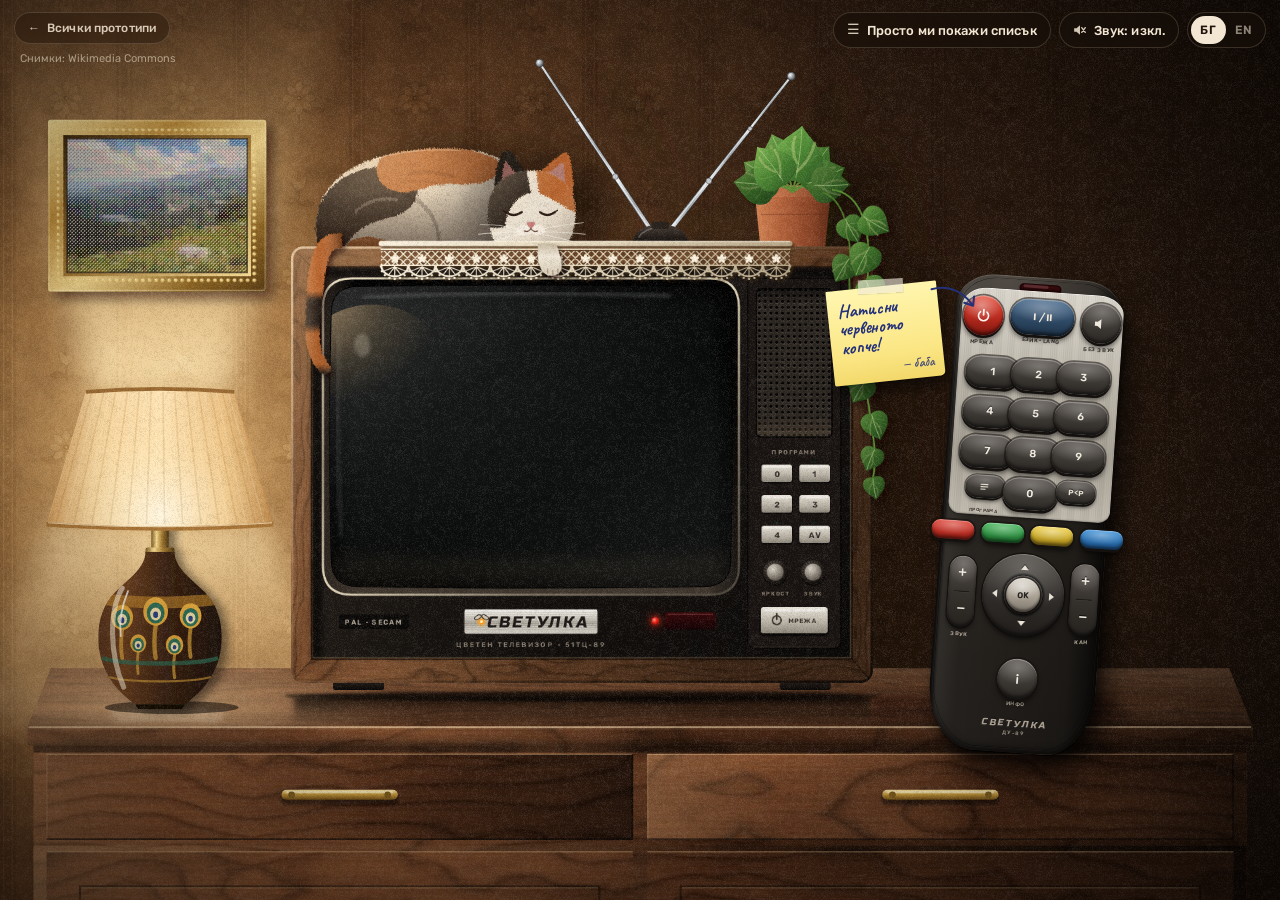
==== tv/index.html @ 65b1386e "Add seven interactive blog prototypes and hub page Four whole-site concepts (planet, gravity, endles" ====
<!doctype html>
<html lang="bg">
<head>
  <meta charset="utf-8">
  <link rel="icon" href="../favicon.ico">
  <meta name="viewport" content="width=device-width, initial-scale=1, viewport-fit=cover">
  <title>Бъркотия · Телевизорът</title>
  <meta name="description" content="Стар телевизор, дистанционно и котка. Блогът на една красива бъркотия.">
  <meta name="theme-color" content="#140d09">
  <link rel="preconnect" href="https://fonts.googleapis.com">
  <link rel="preconnect" href="https://fonts.gstatic.com" crossorigin>
  <link rel="stylesheet" href="https://fonts.googleapis.com/css2?family=Caveat:wght@600;700&family=Cormorant:ital,wght@0,500;0,600;1,500;1,600&family=Literata:ital,opsz,wght@0,7..72,400;0,7..72,600;1,7..72,400&family=Press+Start+2P&family=Rubik:ital,wght@0,400;0,500;0,600;0,700;1,500&family=Russo+One&family=Yeseva+One&display=swap">
  <link rel="stylesheet" href="style.css">
  <script src="../shared/content.js"></script>
  <script src="../shared/site.js"></script>
  <script src="https://cdn.jsdelivr.net/npm/gsap@3.12.5/dist/gsap.min.js"></script>
  <script type="module" src="js/main.js"></script>
</head>
<body>
  <div class="app is-booting" id="app">
    <h1 class="sr-only" id="siteTitle">Бъркотия</h1>
    <div class="boot" id="boot" aria-hidden="true"><span id="bootText"></span></div>

    <main class="room" id="room">
      <div class="camera" id="camera">
        <canvas class="wall-canvas" id="wallCanvas" aria-hidden="true"></canvas>
        <div class="stage" id="stage"></div>
      </div>
      <div class="lens" id="lens" aria-hidden="true"></div>
    </main>

    <header class="chrome" id="chrome">
      <div class="chrome-left">
        <a class="chip chip-ghost" href="../" id="protoLink">← <span data-blog="prototypes">Всички прототипи</span></a>
        <a class="credits" href="../shared/credits.html" data-blog="photoCredits" id="creditsLink">Снимки: Wikimedia Commons</a>
      </div>
      <nav class="chrome-right" aria-label="Бързи връзки" id="chromeNav">
        <a class="chip" href="#/list" id="listLink"><span class="chip-ico" aria-hidden="true">☰</span><span class="chip-long" data-blog="listView">Просто ми покажи списък</span><span class="chip-short" data-blog="listViewShort">Списък</span></a>
        <button class="chip chip-sound" type="button" id="soundChip" aria-pressed="false"><span class="chip-ico" aria-hidden="true"></span><span class="chip-sound-label">Звук: изкл.</span></button>
        <button class="chip chip-lang" type="button" id="langChip"><span class="lang-opt" data-l="bg">БГ</span><span class="lang-opt" data-l="en">EN</span></button>
      </nav>
    </header>

    <div class="dock" id="dock"></div>

    <div class="sr-only" aria-live="polite" id="live"></div>

    <section class="reader" id="reader" role="dialog" aria-labelledby="readerTitle" hidden>
      <div class="reader-scan" aria-hidden="true"></div>
      <div class="reader-bar">
        <span class="reader-osd" id="readerOsd"></span>
        <div class="reader-actions">
          <button class="rbtn rbtn-close" type="button" id="readerClose"><span aria-hidden="true">✕</span><span class="rbtn-label"></span></button>
        </div>
      </div>
      <div class="reader-scroll" id="readerScroll" tabindex="-1">
        <article class="reader-article" id="readerArticle"></article>
      </div>
    </section>

    <section class="viewer" id="viewer" role="dialog" aria-labelledby="viewerTitle" hidden>
      <div class="reader-scan" aria-hidden="true"></div>
      <div class="viewer-bar">
        <p class="viewer-title" id="viewerTitle"></p>
        <div class="reader-actions">
          <button class="rbtn rbtn-close" type="button" id="viewerClose"><span aria-hidden="true">✕</span><span class="rbtn-label"></span></button>
        </div>
      </div>
      <figure class="viewer-figure" id="viewerFigure">
        <div class="viewer-frame"><img id="viewerImg" alt="" decoding="async"></div>
        <figcaption class="viewer-cap" id="viewerCap"></figcaption>
        <a class="viewer-credits" href="../shared/credits.html" data-blog="photoCredits">Снимки: Wikimedia Commons</a>
      </figure>
      <button class="viewer-nav viewer-prev" type="button" id="viewerPrev"><span aria-hidden="true">◀</span></button>
      <button class="viewer-nav viewer-next" type="button" id="viewerNext"><span aria-hidden="true">▶</span></button>
    </section>

    <section class="guide" id="guide" role="dialog" aria-labelledby="guideTitle" hidden>
      <div class="guide-paper" id="guidePaper" tabindex="-1"></div>
    </section>
  </div>
</body>
</html>
---- tv/style.css ----
:root {
  --sat: env(safe-area-inset-top, 0px);
  --sab: env(safe-area-inset-bottom, 0px);
  --sal: env(safe-area-inset-left, 0px);
  --sar: env(safe-area-inset-right, 0px);
  --glow: 0, 0, 0;
  --glow-a: 0;
  --ink: #f3e7d3;
  --night: #120c08;
  --phosphor: #5dff7a;
  --focus: #ffcf7a;
  color-scheme: dark;
}

*,
*::before,
*::after {
  box-sizing: border-box;
}

html,
body {
  margin: 0;
  height: 100%;
  overflow: hidden;
  background: var(--night);
  color: var(--ink);
  font-family: Rubik, system-ui, sans-serif;
  -webkit-font-smoothing: antialiased;
  -webkit-tap-highlight-color: transparent;
}

button {
  font: inherit;
  color: inherit;
}

.sr-only {
  position: absolute !important;
  width: 1px;
  height: 1px;
  padding: 0;
  margin: -1px;
  overflow: hidden;
  clip: rect(0 0 0 0);
  white-space: nowrap;
  border: 0;
}

[hidden] {
  display: none !important;
}

.app {
  position: fixed;
  inset: 0;
  height: 100dvh;
  overflow: hidden;
}

/* ------------------------------------------------------------ boot */
.boot {
  position: fixed;
  inset: 0;
  display: grid;
  place-items: center;
  z-index: 100;
  background: var(--night);
  font: 14px/1 'Press Start 2P', monospace;
  color: #7a6a58;
  letter-spacing: 0.1em;
  transition: opacity 0.8s ease 0.1s, visibility 0s linear 0.9s;
}
.boot::before {
  content: '';
  width: 6px;
  height: 6px;
  border-radius: 50%;
  background: #ffe9c8;
  box-shadow: 0 0 18px 6px rgba(255, 210, 150, 0.6);
  margin-bottom: 18px;
  animation: bootdot 1.4s ease-in-out infinite;
  grid-area: 1 / 1;
  transform: translateY(-26px);
}
.boot span {
  grid-area: 1 / 1;
  transform: translateY(14px);
}
@keyframes bootdot {
  50% {
    opacity: 0.35;
  }
}
.app.is-ready .boot {
  opacity: 0;
  visibility: hidden;
}

/* ------------------------------------------------------------ room */
.room {
  position: absolute;
  inset: 0;
  overflow: hidden;
  background: #1a110b;
}
.camera {
  position: absolute;
  inset: 0;
  transform-origin: 0 0;
  will-change: transform;
}
.stage {
  position: absolute;
  left: 0;
  top: 0;
  width: 1760px;
  height: 1100px;
  transform-origin: 0 0;
}
.stage > * {
  position: absolute;
}
.wall-canvas {
  position: absolute;
  left: -28px;
  top: -28px;
  width: calc(100% + 56px);
  height: calc(100% + 56px);
}
.screenlight {
  left: -600px;
  top: -420px;
  width: 2660px;
  height: 1900px;
  background: radial-gradient(closest-side, rgba(var(--glow), 0.46), rgba(var(--glow), 0.2) 38%, rgba(var(--glow), 0.06) 70%, transparent);
  opacity: var(--glow-a);
  pointer-events: none;
}
.screenspill {
  left: 340px;
  top: 872px;
  width: 920px;
  height: 90px;
  background: radial-gradient(ellipse 50% 70% at 50% 0%, rgba(var(--glow), 0.55), rgba(var(--glow), 0.12) 60%, transparent 100%);
  opacity: var(--glow-a);
  pointer-events: none;
}
.antenna,
.lamp,
.plant,
.cabinet,
.doily,
.cat-tail,
.cat-paw,
.goblen,
.wall-dark,
.wall-warm {
  overflow: visible;
  pointer-events: none;
}

.cat-wrap {
  left: 410px;
  top: 74px;
  width: 420px;
  height: 220px;
  pointer-events: none;
}
.cat-wrap > div {
  position: absolute;
  inset: 0;
}
.cat {
  position: absolute;
  inset: 0;
  width: 100%;
  height: 100%;
  overflow: visible;
}
.cat-paw {
  left: 410px;
  top: 74px;
  width: 420px;
  height: 260px;
}
.cat-breath {
  transform-origin: 40% 96%;
  animation: breathe 4.6s ease-in-out infinite;
  will-change: transform;
}
.cat-headbob {
  animation: headbob 4.6s ease-in-out infinite;
  will-change: transform;
}
@keyframes breathe {
  0%,
  100% {
    transform: scale(1, 1);
  }
  45% {
    transform: scale(1.006, 1.03);
  }
}
@keyframes headbob {
  0%,
  100% {
    transform: translateY(0);
  }
  45% {
    transform: translateY(-2.2px);
  }
}
.cat-head .ear {
  transform-box: fill-box;
}
.cat-head .ear-r {
  transform-origin: 30% 95%;
}
.cat-head.twitch .ear-r {
  animation: twitch 0.5s ease-out;
}
@keyframes twitch {
  20% {
    transform: rotate(-14deg);
  }
  45% {
    transform: rotate(6deg);
  }
  70% {
    transform: rotate(-4deg);
  }
}
.cat-head .eye-open {
  transition: opacity 0.4s ease;
}
.cat-head.peek .eye-open {
  opacity: 1;
}
.cat-head.peek .eyes-closed path:nth-child(2) {
  opacity: 0;
}
.cat-hit {
  left: 440px;
  top: 112px;
  width: 360px;
  height: 160px;
  cursor: pointer;
  border-radius: 50% 50% 10% 10%;
}
.cat-bubble {
  left: 760px;
  top: 36px;
  padding: 6px 18px 8px;
  font: 700 34px/1 Caveat, cursive;
  color: #2b2a6e;
  background: #fffaf0;
  border-radius: 22px 22px 22px 4px;
  box-shadow: 0 6px 18px rgba(0, 0, 0, 0.35);
  white-space: nowrap;
  opacity: 0;
  transform: translateY(10px) scale(0.9);
  transform-origin: 0 100%;
  transition: opacity 0.25s ease, transform 0.35s cubic-bezier(0.2, 1.4, 0.4, 1);
  pointer-events: none;
}
.cat-bubble.show {
  opacity: 1;
  transform: none;
}

/* ------------------------------------------------------------ the TV */
.tv {
  left: 400px;
  top: 270px;
  width: 800px;
  height: 612px;
}
.tv > * {
  position: absolute;
}
.tv .screen {
  left: 50px;
  top: 50px;
  width: 560px;
  height: 420px;
  background: #0d100f;
  touch-action: none;
  cursor: pointer;
}
.tv-body,
.tv-glass {
  left: 0;
  top: 0;
  width: 800px;
  height: 612px;
  overflow: visible;
}
.tv-body {
  pointer-events: none;
}
.tv-body > * {
  pointer-events: visiblePainted;
}
.tv-glass {
  pointer-events: none;
  transition: opacity 0.8s ease;
}
.app.is-on .tv-glass {
  opacity: 0.5;
}
.app.is-zoomed .tv-glass {
  opacity: 0;
  transition-duration: 0.6s;
}
.screen-halo {
  left: 52px;
  top: 52px;
  width: 556px;
  height: 419px;
  border-radius: 40px;
  box-shadow: 0 0 26px 8px rgba(var(--glow), 0.3);
  opacity: var(--glow-a);
  pointer-events: none;
}
.preset,
.tv-power {
  cursor: pointer;
}
.preset .preset-cap,
.tv-power .tv-power-cap {
  transition: transform 0.08s;
}
.preset.is-down .preset-cap,
.tv-power.is-down .tv-power-cap {
  transform: translateY(1.6px);
}
.preset:hover .preset-cap,
.tv-power:hover .tv-power-cap {
  filter: brightness(1.08);
}
.knob-v {
  transform-box: fill-box;
  transform-origin: center;
  transition: transform 0.25s cubic-bezier(0.3, 1.4, 0.5, 1);
}
.led {
  border-radius: 50%;
  pointer-events: none;
}
.led-standby {
  left: 496px;
  top: 510px;
  width: 10px;
  height: 10px;
  background: radial-gradient(circle at 35% 35%, #ff8f7a, #e3170a 45%, #6d0702);
  box-shadow: 0 0 6px 2px rgba(255, 40, 20, 0.55), 0 0 18px 4px rgba(255, 40, 20, 0.25);
}
.led-standby.on {
  background: radial-gradient(circle at 35% 35%, #d8ffd4, #36e34a 45%, #0b5d14);
  box-shadow: 0 0 6px 2px rgba(60, 255, 90, 0.55), 0 0 18px 4px rgba(60, 255, 90, 0.2);
}
.led-standby.rx {
  animation: rx 0.22s steps(2) 1;
}
@keyframes rx {
  50% {
    filter: brightness(0.35);
  }
}
.led-preset {
  width: 8px;
  height: 4px;
  border-radius: 2px;
  background: #18211a;
  box-shadow: inset 0 1px 1px rgba(0, 0, 0, 0.7);
}
.led-preset.on {
  background: #8dff96;
  box-shadow: 0 0 5px 1px rgba(90, 255, 110, 0.7);
}
.tv.whack {
  animation: whack 0.42s cubic-bezier(0.3, 0.7, 0.4, 1);
}
@keyframes whack {
  15% {
    transform: translate(-5px, 1px) rotate(-0.5deg);
  }
  35% {
    transform: translate(4px, -1px) rotate(0.35deg);
  }
  60% {
    transform: translate(-2px, 0) rotate(-0.15deg);
  }
}

/* ------------------------------------------------------------ lens + grain */
.lens {
  /* one overlay for lens falloff + film grain */
  position: absolute;
  inset: 0;
  pointer-events: none;
  background-image: radial-gradient(ellipse 75% 70% at 50% 46%, transparent 55%, rgba(6, 3, 1, 0.5) 100%), var(--grain, none);
  background-size: 100% 100%, 256px 256px;
  transition: opacity 0.8s ease;
}
.app.is-zoomed .lens {
  opacity: 0;
}

/* ------------------------------------------------------------ chrome */
.chrome {
  position: fixed;
  z-index: 50;
  top: 0;
  left: 0;
  right: 0;
  padding: calc(var(--sat) + 12px) calc(var(--sar) + 14px) 0 calc(var(--sal) + 14px);
  display: flex;
  justify-content: space-between;
  align-items: flex-start;
  gap: 10px;
  pointer-events: none;
}
.chrome > * {
  pointer-events: auto;
}
.chrome-left {
  display: flex;
  flex-direction: column;
  gap: 6px;
  align-items: flex-start;
}
.chrome-right {
  display: flex;
  gap: 8px;
  align-items: center;
}
.chip {
  display: inline-flex;
  align-items: center;
  gap: 7px;
  min-height: 36px;
  padding: 0 13px;
  border-radius: 999px;
  border: 1px solid rgba(255, 228, 196, 0.16);
  background: rgba(22, 14, 9, 0.58);
  -webkit-backdrop-filter: blur(10px) saturate(1.2);
  backdrop-filter: blur(10px) saturate(1.2);
  color: var(--ink);
  font: 500 13px/1 Rubik, sans-serif;
  letter-spacing: 0.01em;
  text-decoration: none;
  cursor: pointer;
  transition: background 0.2s, border-color 0.2s, transform 0.15s;
}
.chip:hover {
  background: rgba(40, 26, 16, 0.78);
  border-color: rgba(255, 228, 196, 0.3);
}
.chip:active {
  transform: translateY(1px);
}
.chip:focus-visible,
.credits:focus-visible {
  outline: 2px solid var(--focus);
  outline-offset: 2px;
}
.chip-ghost {
  background: rgba(22, 14, 9, 0.35);
  font-size: 12px;
  min-height: 32px;
  color: rgba(243, 231, 211, 0.85);
  white-space: nowrap;
}
.credits {
  white-space: nowrap;
}
.chip-ico {
  font-size: 14px;
  opacity: 0.85;
}
.chip-short {
  display: none;
}
.credits {
  font: 400 11px/1.2 Rubik, sans-serif;
  color: rgba(243, 231, 211, 0.55);
  text-decoration: none;
  padding: 2px 6px;
  border-radius: 4px;
}
.app.is-zoomed .credits {
  visibility: hidden;
}
.r-credits,
.viewer-credits {
  display: block;
  margin-top: 2.2em;
  text-align: center;
  font: 400 12px/1.4 Rubik, sans-serif;
  color: #9a917f;
}
.r-credits a,
.viewer-credits a {
  color: inherit;
}
.viewer-credits {
  margin-top: 0;
}
.credits:hover {
  color: var(--ink);
  text-decoration: underline;
}
.chip-sound .chip-ico {
  width: 14px;
  height: 12px;
  position: relative;
  background: currentColor;
  -webkit-mask: url("data:image/svg+xml,%3Csvg xmlns='http://www.w3.org/2000/svg' viewBox='0 0 24 20'%3E%3Cpath d='M2 7h4l6-5v16l-6-5H2z'/%3E%3Cpath d='M15 6l6 8m0-8l-6 8' stroke='%23000' stroke-width='2.4' stroke-linecap='round'/%3E%3C/svg%3E") center / contain no-repeat;
  mask: url("data:image/svg+xml,%3Csvg xmlns='http://www.w3.org/2000/svg' viewBox='0 0 24 20'%3E%3Cpath d='M2 7h4l6-5v16l-6-5H2z'/%3E%3Cpath d='M15 6l6 8m0-8l-6 8' stroke='%23000' stroke-width='2.4' stroke-linecap='round'/%3E%3C/svg%3E") center / contain no-repeat;
}
.chip-sound.is-on .chip-ico {
  -webkit-mask-image: url("data:image/svg+xml,%3Csvg xmlns='http://www.w3.org/2000/svg' viewBox='0 0 24 20'%3E%3Cpath d='M2 7h4l6-5v16l-6-5H2z'/%3E%3Cpath d='M15.5 6.5a5 5 0 0 1 0 7M18.5 3.5a9 9 0 0 1 0 13' fill='none' stroke='%23000' stroke-width='2' stroke-linecap='round'/%3E%3C/svg%3E");
  mask-image: url("data:image/svg+xml,%3Csvg xmlns='http://www.w3.org/2000/svg' viewBox='0 0 24 20'%3E%3Cpath d='M2 7h4l6-5v16l-6-5H2z'/%3E%3Cpath d='M15.5 6.5a5 5 0 0 1 0 7M18.5 3.5a9 9 0 0 1 0 13' fill='none' stroke='%23000' stroke-width='2' stroke-linecap='round'/%3E%3C/svg%3E");
}
.chip-sound.is-on {
  border-color: rgba(93, 255, 122, 0.35);
}
.chip-lang {
  padding: 3px;
  gap: 0;
}
.lang-opt {
  padding: 8px 9px;
  border-radius: 999px;
  font-weight: 600;
  font-size: 12px;
  letter-spacing: 0.06em;
  color: rgba(243, 231, 211, 0.55);
  transition: background 0.25s, color 0.25s;
}
.lang-opt.is-active {
  background: #f3e7d3;
  color: #20150d;
}

/* ------------------------------------------------------------ dock + remote */
.dock {
  position: fixed;
  z-index: 40;
  --rs: 1;
  font-size: calc(10px * var(--rs));
}
.remote {
  position: relative;
  width: 22.4em;
  padding: 3em 1.1em 2.2em;
  border-radius: 5.2em 5.2em 6.4em 6.4em / 4.4em 4.4em 9em 9em;
  user-select: none;
  -webkit-user-select: none;
  touch-action: manipulation;
  transform: rotate(4deg);
  transform-origin: 50% 40%;
}
.r-shell {
  position: absolute;
  inset: 0;
  border-radius: inherit;
  background:
    radial-gradient(120% 50% at 30% 0%, rgba(255, 240, 220, 0.12), transparent 60%),
    linear-gradient(90deg, rgba(0, 0, 0, 0.62) 0, rgba(255, 255, 255, 0.07) 4%, rgba(255, 255, 255, 0.02) 16%, transparent 48%, rgba(0, 0, 0, 0.16) 82%, rgba(0, 0, 0, 0.7) 100%),
    linear-gradient(180deg, #37322d 0%, #28241f 40%, #1e1b18 100%);
  box-shadow:
    inset 0 0.14em 0.1em rgba(255, 245, 230, 0.18),
    inset 0 -0.5em 1em rgba(0, 0, 0, 0.6),
    0 0.16em 0.1em rgba(0, 0, 0, 0.65),
    1.6em 2.8em 3.4em rgba(0, 0, 0, 0.6),
    0.5em 1em 1.3em rgba(0, 0, 0, 0.4);
}
.r-shell::after {
  /* parting line of the moulding */
  content: '';
  position: absolute;
  inset: 0.45em;
  border-radius: inherit;
  box-shadow: inset 0 0 0 0.06em rgba(0, 0, 0, 0.55), 0 0 0 0.06em rgba(255, 255, 255, 0.04);
}
.r-glow {
  position: absolute;
  inset: 0;
  border-radius: inherit;
  pointer-events: none;
  background: linear-gradient(100deg, rgba(var(--glow), 0.2), rgba(var(--glow), 0.04) 38%, transparent 60%);
  opacity: var(--glow-a);
}
.app.is-portrait .r-glow {
  background: linear-gradient(180deg, rgba(var(--glow), 0.18), rgba(var(--glow), 0.03) 30%, transparent 55%);
}
.r-ir {
  position: absolute;
  top: 1em;
  left: 50%;
  width: 5.6em;
  height: 1.2em;
  margin-left: -2.8em;
  border-radius: 0.6em;
  background: linear-gradient(180deg, #4d1013, #1c0405 70%, #2a0709);
  box-shadow: inset 0 0.12em 0.25em rgba(0, 0, 0, 0.9), 0 0.06em 0 rgba(255, 255, 255, 0.12);
  overflow: hidden;
}
.r-ir::after {
  content: '';
  position: absolute;
  left: 8%;
  right: 30%;
  top: 12%;
  height: 28%;
  border-radius: 1em;
  background: rgba(255, 190, 190, 0.18);
}
.r-ir i {
  position: absolute;
  left: 50%;
  top: 50%;
  width: 1.2em;
  height: 1.2em;
  margin: -0.6em;
  border-radius: 50%;
  background: radial-gradient(circle, rgba(255, 120, 200, 0.95), rgba(170, 60, 255, 0.4) 50%, transparent 70%);
  opacity: 0;
}
.r-ir.tx i {
  animation: tx 0.26s steps(3) 1;
}
@keyframes tx {
  0%,
  66% {
    opacity: 1;
  }
  33% {
    opacity: 0.4;
  }
  100% {
    opacity: 0;
  }
}

.r-face {
  position: relative;
  display: grid;
  grid-template-columns: repeat(3, 1fr);
  column-gap: 0.9em;
  row-gap: 1.45em;
  justify-items: center;
}
.r-face::before {
  /* brushed aluminium plate behind the top keys and the number pad */
  content: '';
  grid-row: 1 / 3;
  grid-column: 1 / -1;
  justify-self: stretch;
  align-self: stretch;
  margin: -1.15em -0.35em -1em;
  border-radius: 3.4em 3.4em 1.6em 1.6em / 2.6em 2.6em 1.6em 1.6em;
  background:
    repeating-linear-gradient(90deg, rgba(255, 255, 255, 0.07) 0 0.08em, rgba(0, 0, 0, 0.04) 0.08em 0.17em, rgba(255, 255, 255, 0) 0.17em 0.29em),
    linear-gradient(180deg, #d9d4ca 0%, #b9b3a7 40%, #a49e92 70%, #bdb7ab 100%);
  box-shadow: inset 0 0.08em 0.06em rgba(255, 255, 255, 0.85), inset 0 -0.1em 0.2em rgba(0, 0, 0, 0.35), 0 0.1em 0.25em rgba(0, 0, 0, 0.5);
}
.r-cell {
  display: flex;
  flex-direction: column;
  align-items: center;
  gap: 0.5em;
  position: relative;
  z-index: 1;
}
.r-power {
  grid-row: 1;
  grid-column: 1;
}
.r-lang {
  grid-row: 1;
  grid-column: 2;
}
.r-mute {
  grid-row: 1;
  grid-column: 3;
}
.r-info {
  grid-row: 5;
  grid-column: 2;
}
.r-digits {
  grid-row: 2;
  grid-column: 1 / -1;
  display: grid;
  grid-template-columns: repeat(3, 5em);
  gap: 1em 1.15em;
  z-index: 1;
}
.r-color {
  grid-row: 3;
  grid-column: 1 / -1;
  display: flex;
  gap: 0.9em;
  justify-content: center;
  padding-top: 0.6em;
}
.r-nav {
  grid-row: 4;
  grid-column: 1 / -1;
  display: flex;
  align-items: center;
  gap: 0.9em;
}
.r-brand {
  grid-row: 6;
  grid-column: 1 / -1;
  display: flex;
  flex-direction: column;
  align-items: center;
  gap: 0.25em;
  margin-top: 0.2em;
  color: #8f8678;
}
.r-brand b {
  font: 400 1.25em/1 'Russo One', sans-serif;
  letter-spacing: 0.22em;
  transform: skewX(-10deg);
  color: #a99f90;
  text-shadow: 0 -0.06em 0 rgba(0, 0, 0, 0.8), 0 0.06em 0 rgba(255, 255, 255, 0.08);
}
.r-brand small {
  font: 600 0.7em/1 Rubik;
  letter-spacing: 0.3em;
}

.print {
  font: 600 0.74em/1 Rubik, sans-serif;
  letter-spacing: 0.1em;
  text-transform: uppercase;
  color: #3a342e;
  white-space: nowrap;
  text-shadow: 0 0.06em 0 rgba(255, 255, 255, 0.4);
}
.print-lang {
  letter-spacing: 0.06em;
}
.print-mini {
  position: absolute;
  top: calc(100% + 0.35em);
  font-size: 0.62em;
}
.r-nav .print,
.r-info .print {
  color: #b2a999;
  text-shadow: 0 -0.06em 0 rgba(0, 0, 0, 0.7);
}

/* rubber keys */
.key {
  position: relative;
  appearance: none;
  border: 0;
  padding: 0;
  margin: 0;
  display: grid;
  place-items: center;
  cursor: pointer;
  color: #efe9de;
  font: 600 1.45em/1 Rubik, sans-serif;
  background:
    radial-gradient(80% 60% at 50% 22%, rgba(255, 255, 255, 0.24), rgba(255, 255, 255, 0) 70%),
    linear-gradient(180deg, #5b5550 0%, #3d3934 55%, #2b2825 100%);
  box-shadow:
    0 0 0 0.16em rgba(20, 16, 13, 0.55),
    inset 0 0.1em 0.06em rgba(255, 255, 255, 0.28),
    inset 0 -0.28em 0.3em rgba(0, 0, 0, 0.5),
    0 0.24em 0 #151210,
    0 0.42em 0.5em rgba(0, 0, 0, 0.55);
  transition: transform 0.06s ease-out, box-shadow 0.06s ease-out, filter 0.18s;
  text-shadow: 0 -0.05em 0 rgba(0, 0, 0, 0.6);
  touch-action: manipulation;
}
.key svg {
  width: 1.05em;
  height: 1.05em;
  fill: currentColor;
  stroke: currentColor;
  overflow: visible;
}
.key:hover {
  filter: brightness(1.1);
}
.key.is-down,
.key:active {
  transform: translateY(0.2em);
  box-shadow:
    0 0 0 0.16em rgba(20, 16, 13, 0.55),
    inset 0 0.08em 0.06em rgba(255, 255, 255, 0.18),
    inset 0 -0.12em 0.2em rgba(0, 0, 0, 0.5),
    0 0.04em 0 #151210,
    0 0.12em 0.2em rgba(0, 0, 0, 0.6);
  filter: brightness(0.9);
}
.key:focus-visible,
.rk:focus-visible,
.dp:focus-visible {
  outline: 0.22em solid var(--focus);
  outline-offset: 0.3em;
}
.key-digit {
  width: 5em;
  height: 3em;
  border-radius: 1.5em / 1.3em;
}
.key-alt {
  font-size: 1.05em;
  letter-spacing: 0.04em;
  color: #e6dfd2;
}
.key-alt svg {
  width: 1.5em;
  height: 1.5em;
}
.key-pp {
  font: 700 1.05em/1 Rubik;
}
.key-round {
  width: 3.7em;
  height: 3.7em;
  border-radius: 50%;
}
.key-power {
  color: #fff3ee;
  background:
    radial-gradient(70% 55% at 45% 25%, rgba(255, 255, 255, 0.4), rgba(255, 255, 255, 0) 70%),
    linear-gradient(180deg, #e3523f 0%, #b72a1e 55%, #7c160f 100%);
}
.key-power svg {
  width: 1.5em;
  height: 1.5em;
  fill: none;
}
.key-mute svg {
  width: 1.55em;
  height: 1.55em;
}
.key-mute .mute-x {
  stroke: #ff7a66;
}
.remote:not(.is-muted) .key-mute .mute-x {
  display: none;
}
.key-info svg {
  width: 1.5em;
  height: 1.5em;
}
.key-lang {
  width: 6em;
  height: 3.3em;
  border-radius: 1.65em;
  background:
    radial-gradient(80% 60% at 50% 22%, rgba(255, 255, 255, 0.3), rgba(255, 255, 255, 0) 70%),
    linear-gradient(180deg, #4c6d8f 0%, #2f4a66 55%, #1e3247 100%);
}
.key-lang svg {
  width: 2.6em;
  height: 1.45em;
  font-family: Rubik, sans-serif;
}
.key-color {
  width: 4em;
  height: 1.7em;
  border-radius: 0.85em;
}
.key-red {
  background: radial-gradient(80% 70% at 50% 25%, rgba(255, 255, 255, 0.35), transparent 70%), linear-gradient(#e2473a, #9c1f16);
}
.key-green {
  background: radial-gradient(80% 70% at 50% 25%, rgba(255, 255, 255, 0.35), transparent 70%), linear-gradient(#45b85b, #1f6f2f);
}
.key-yellow {
  background: radial-gradient(80% 70% at 50% 25%, rgba(255, 255, 255, 0.45), transparent 70%), linear-gradient(#f0cf3c, #a4851a);
}
.key-blue {
  background: radial-gradient(80% 70% at 50% 25%, rgba(255, 255, 255, 0.35), transparent 70%), linear-gradient(#3f93db, #1b528a);
}

/* d-pad: one rubber ring that tilts, four hit zones, OK in the middle */
.dpad {
  position: relative;
  width: 11em;
  height: 11em;
  flex: none;
  perspective: 30em;
}
.dpad-ring {
  position: absolute;
  inset: 0;
  border-radius: 50%;
  background:
    radial-gradient(circle at 50% 50%, transparent 2.6em, rgba(0, 0, 0, 0.6) 2.65em, rgba(0, 0, 0, 0.2) 2.9em, transparent 3.05em),
    radial-gradient(90% 70% at 50% 18%, rgba(255, 255, 255, 0.2), transparent 70%),
    linear-gradient(180deg, #4d4843, #2d2a27 60%, #211e1c);
  box-shadow:
    0 0 0 0.18em rgba(14, 11, 9, 0.7),
    inset 0 0.12em 0.08em rgba(255, 255, 255, 0.22),
    inset 0 -0.35em 0.5em rgba(0, 0, 0, 0.5),
    0 0.3em 0 #121010,
    0 0.55em 0.7em rgba(0, 0, 0, 0.55);
  transition: transform 0.08s ease-out;
}
.dpad[data-tilt='up'] .dpad-ring {
  transform: rotateX(9deg);
}
.dpad[data-tilt='down'] .dpad-ring {
  transform: rotateX(-9deg);
}
.dpad[data-tilt='left'] .dpad-ring {
  transform: rotateY(-9deg);
}
.dpad[data-tilt='right'] .dpad-ring {
  transform: rotateY(9deg);
}
.dp {
  position: absolute;
  appearance: none;
  border: 0;
  background: transparent;
  cursor: pointer;
  padding: 0;
  display: grid;
  place-items: center;
  border-radius: 1em;
}
.dp span {
  width: 0;
  height: 0;
  border: 0.62em solid transparent;
  filter: drop-shadow(0 -0.05em 0 rgba(0, 0, 0, 0.7));
}
.dp-up {
  left: 3.3em;
  top: 0.2em;
  width: 4.4em;
  height: 3em;
}
.dp-up span {
  border-bottom: 0.8em solid #e9e2d6;
  border-top-width: 0;
}
.dp-down {
  left: 3.3em;
  bottom: 0.2em;
  width: 4.4em;
  height: 3em;
}
.dp-down span {
  border-top: 0.8em solid #e9e2d6;
  border-bottom-width: 0;
}
.dp-left {
  top: 3.3em;
  left: 0.2em;
  width: 3em;
  height: 4.4em;
}
.dp-left span {
  border-right: 0.8em solid #e9e2d6;
  border-left-width: 0;
}
.dp-right {
  top: 3.3em;
  right: 0.2em;
  width: 3em;
  height: 4.4em;
}
.dp-right span {
  border-left: 0.8em solid #e9e2d6;
  border-right-width: 0;
}
.dp:active span,
.dp.is-down span {
  filter: brightness(0.75);
}
.key-ok {
  position: absolute;
  left: 50%;
  top: 50%;
  width: 4.6em;
  height: 4.6em;
  margin: -2.3em 0 0 -2.3em;
  border-radius: 50%;
  font: 700 1.25em/1 Rubik;
  font-size: 1.15em;
  width: 4em;
  height: 4em;
  margin: -2em 0 0 -2em;
  background:
    radial-gradient(70% 55% at 45% 25%, rgba(255, 255, 255, 0.5), rgba(255, 255, 255, 0) 70%),
    linear-gradient(180deg, #d6cfc3 0%, #a39b8e 60%, #7d766b 100%);
  color: #2a2420;
  text-shadow: 0 0.05em 0 rgba(255, 255, 255, 0.5);
}

/* rockers: one piece, two zones */
.rocker {
  position: relative;
  width: 3.7em;
  height: 9.6em;
  flex: none;
  perspective: 20em;
  display: flex;
  flex-direction: column;
}
.rocker-body {
  position: absolute;
  inset: 0;
  border-radius: 1.85em;
  background:
    radial-gradient(90% 40% at 50% 12%, rgba(255, 255, 255, 0.22), transparent 70%),
    linear-gradient(180deg, #57514b, #36322e 50%, #26231f);
  box-shadow:
    0 0 0 0.16em rgba(14, 11, 9, 0.7),
    inset 0 0.1em 0.06em rgba(255, 255, 255, 0.25),
    inset 0 -0.3em 0.4em rgba(0, 0, 0, 0.5),
    0 0.26em 0 #121010,
    0 0.45em 0.6em rgba(0, 0, 0, 0.55);
  transition: transform 0.08s ease-out;
}
.rocker-body::after {
  content: '';
  position: absolute;
  left: 22%;
  right: 22%;
  top: 50%;
  height: 0.12em;
  background: rgba(0, 0, 0, 0.5);
  box-shadow: 0 0.08em 0 rgba(255, 255, 255, 0.08);
}
.rocker[data-tilt='up'] .rocker-body {
  transform: rotateX(10deg) translateY(0.05em);
}
.rocker[data-tilt='down'] .rocker-body {
  transform: rotateX(-10deg) translateY(0.05em);
}
.rk {
  position: relative;
  flex: 1;
  appearance: none;
  border: 0;
  background: transparent;
  color: #efe9de;
  font: 600 1.9em/1 Rubik;
  cursor: pointer;
  border-radius: 1.85em;
  text-shadow: 0 -0.05em 0 rgba(0, 0, 0, 0.7);
}
.rk:active span,
.rk.is-down span {
  opacity: 0.7;
}
.rocker .print {
  position: absolute;
  top: calc(100% + 0.9em);
  left: 50%;
  transform: translateX(-50%);
}
.r-nav {
  padding-bottom: 1.6em;
}

/* sticky note from grandma */
.note {
  position: absolute;
  right: calc(100% + 0.6em);
  top: 1.2em;
  width: 15em;
  padding: 1.6em 1.3em 1.2em;
  background: linear-gradient(178deg, #fff6b0 0%, #fbe684 70%, #f2d769 100%);
  color: #23307a;
  box-shadow: 0 0.2em 0.2em rgba(0, 0, 0, 0.25), 0.6em 1.4em 1.8em rgba(0, 0, 0, 0.45);
  transform: rotate(-6deg);
  border-radius: 0.15em 0.15em 0.6em 0.2em;
  pointer-events: none;
}
.note-tape {
  position: absolute;
  top: -0.9em;
  left: 50%;
  width: 6em;
  height: 1.9em;
  margin-left: -3em;
  background: rgba(240, 235, 220, 0.62);
  transform: rotate(3deg);
  box-shadow: 0 0.05em 0.15em rgba(0, 0, 0, 0.2);
}
.note-text {
  display: block;
  font: 700 2.5em/1 Caveat, cursive;
}
.note-sig {
  display: block;
  margin-top: 0.3em;
  text-align: right;
  font: 600 1.9em/1 Caveat, cursive;
  opacity: 0.85;
}
.note-arrow {
  position: absolute;
  right: -5.8em;
  top: 0.4em;
  width: 7em;
  height: 4.4em;
  stroke: #23307a;
}
.key-power::after {
  content: '';
  position: absolute;
  inset: -0.35em;
  border-radius: 50%;
  box-shadow: 0 0 1.2em 0.45em rgba(255, 90, 60, 0.55);
  opacity: 0;
  pointer-events: none;
}
.app:not(.is-on) .key-power::after {
  animation: beckon 2.4s ease-in-out infinite;
}
@keyframes beckon {
  50% {
    opacity: 1;
  }
}

/* ---------- wide remote for phones and tablets: keypad beside the d-pad */
.app.is-portrait .dock {
  bottom: 0;
}
.remote.is-wide {
  width: 100%;
  padding: 2.7em 1.1em calc(1.9em + var(--sab) / var(--rs));
  border-radius: 5em 5em 0 0 / 3.2em 3.2em 0 0;
  transform: none;
}
.remote.is-wide .r-face {
  grid-template-columns: repeat(4, 1fr);
  column-gap: 0.6em;
  row-gap: 1.15em;
}
.remote.is-wide .r-face::before {
  grid-row: 1 / 3;
  margin: -1.05em -0.45em -0.8em;
  border-radius: 3em 3em 1.4em 1.4em / 2.2em 2.2em 1.4em 1.4em;
}
.remote.is-wide .r-info {
  grid-row: 1;
  grid-column: 4;
}
.remote.is-wide .r-digits {
  grid-row: 2;
  grid-column: 1 / 3;
  grid-template-columns: repeat(3, 1fr);
  width: 100%;
  gap: 0.75em 0.55em;
  align-self: center;
  justify-self: start;
}
.remote.is-wide .r-nav {
  grid-row: 2;
  grid-column: 3 / 5;
  align-self: center;
  justify-self: end;
  gap: 0.55em;
  padding-bottom: 1.4em;
}
.remote.is-wide .r-color {
  grid-row: 3;
  padding-top: 0.1em;
  gap: 1.3em;
}
.remote.is-wide .key-digit {
  width: 100%;
  height: 2.9em;
}
.remote.is-wide .print-mini {
  display: none;
}
.remote.is-wide .key-color {
  width: 5.4em;
  height: 1.6em;
}
.remote.is-wide .r-brand {
  display: none;
}
.remote.is-wide .r-nav .print,
.remote.is-wide .r-info .print {
  color: #3a342e;
  text-shadow: 0 0.06em 0 rgba(255, 255, 255, 0.4);
}
.remote.is-wide .key-round {
  width: 3.3em;
  height: 3.3em;
}
.remote.is-wide .key-lang {
  width: 5.4em;
  height: 3.3em;
}
.remote.is-wide .dpad {
  width: 9em;
  height: 9em;
}
.remote.is-wide .dp-up,
.remote.is-wide .dp-down {
  left: 2.6em;
  width: 3.8em;
  height: 2.5em;
}
.remote.is-wide .dp-left,
.remote.is-wide .dp-right {
  top: 2.6em;
  width: 2.5em;
  height: 3.8em;
}
.remote.is-wide .key-ok {
  width: 3.4em;
  height: 3.4em;
  margin: -1.7em 0 0 -1.7em;
}
.remote.is-wide .dpad-ring {
  background:
    radial-gradient(circle at 50% 50%, transparent 2.2em, rgba(0, 0, 0, 0.6) 2.25em, rgba(0, 0, 0, 0.2) 2.45em, transparent 2.6em),
    radial-gradient(90% 70% at 50% 18%, rgba(255, 255, 255, 0.2), transparent 70%),
    linear-gradient(180deg, #4d4843, #2d2a27 60%, #211e1c);
}
.remote.is-wide .rocker {
  width: 3.1em;
  height: 8.2em;
}
.remote.is-wide .rocker .print {
  top: calc(100% + 0.7em);
}
.app.is-portrait .note {
  right: auto;
  left: 0.6em;
  top: auto;
  bottom: calc(100% - 1.4em);
  width: 11.5em;
  padding: 1.1em 0.9em 0.8em;
  font-size: 0.78em;
  transform: rotate(-5deg);
}
.app.is-portrait .note-text {
  font-size: 2.3em;
}
.app.is-portrait .note-sig {
  font-size: 1.7em;
}
.app.is-portrait .note-arrow {
  right: auto;
  left: 1.2em;
  top: auto;
  bottom: -4.6em;
  width: 5.5em;
  height: 3.6em;
  transform: rotate(112deg) scaleY(-1);
}

/* ------------------------------------------------------------ reader */
.reader,
.viewer {
  position: fixed;
  inset: 0;
  z-index: 30;
  color: #ebe4d5;
  background:
    radial-gradient(ellipse 90% 80% at 50% 40%, #171b19 0%, #111412 60%, #0b0d0c 100%);
  opacity: 0;
  visibility: hidden;
}
.reader-scan {
  position: absolute;
  inset: 0;
  pointer-events: none;
  z-index: 3;
  background:
    repeating-linear-gradient(180deg, rgba(255, 255, 255, 0) 0 2px, rgba(0, 0, 0, 0.16) 2px 3px),
    radial-gradient(ellipse 100% 90% at 50% 50%, transparent 70%, rgba(0, 0, 0, 0.45) 100%);
  opacity: 0.35;
}
.reader-bar,
.viewer-bar {
  position: absolute;
  z-index: 4;
  left: 0;
  right: 0;
  top: 0;
  padding: calc(var(--sat) + 60px) calc(var(--sar) + 16px) 14px calc(var(--sal) + 16px);
  display: flex;
  align-items: center;
  justify-content: space-between;
  gap: 12px;
  background: linear-gradient(180deg, rgba(14, 17, 16, 0.97) 0%, rgba(14, 17, 16, 0.92) 70%, rgba(14, 17, 16, 0));
  pointer-events: none;
}
.reader-bar > *,
.viewer-bar > * {
  pointer-events: auto;
}
.reader-osd {
  font: 11px/1 'Press Start 2P', monospace;
  color: var(--phosphor);
  text-shadow: 0 0 8px rgba(93, 255, 122, 0.5);
  letter-spacing: 0.04em;
  order: 2;
}
.reader-actions {
  display: flex;
  gap: 8px;
  order: 1;
}
.rbtn {
  display: inline-flex;
  align-items: center;
  gap: 8px;
  min-height: 40px;
  padding: 0 16px 0 13px;
  border-radius: 999px;
  border: 1px solid rgba(235, 228, 213, 0.22);
  background: rgba(235, 228, 213, 0.06);
  color: #ebe4d5;
  font: 500 14px/1 Rubik, sans-serif;
  cursor: pointer;
  transition: background 0.2s, border-color 0.2s;
}
.rbtn:hover {
  background: rgba(235, 228, 213, 0.13);
  border-color: rgba(235, 228, 213, 0.4);
}
.rbtn:focus-visible {
  outline: 2px solid var(--focus);
  outline-offset: 2px;
}
.reader-scroll {
  position: absolute;
  inset: 0;
  overflow-y: auto;
  overscroll-behavior: contain;
  -webkit-overflow-scrolling: touch;
  padding: calc(var(--sat) + 130px) 0 calc(var(--sab) + 80px);
  outline: none;
}
.reader {
  --acc: #e7b765;
}
.reader[data-type='opinion'] {
  --acc: #ff8371;
}
.reader[data-type='about'] {
  --acc: #86d8ff;
}
.reader-article {
  max-width: 66ch;
  margin: 0 auto;
  padding: 0 24px;
  font: 400 20px/1.72 Literata, Georgia, serif;
  font-optical-sizing: auto;
  hanging-punctuation: first;
}
.r-kicker {
  display: flex;
  flex-wrap: wrap;
  gap: 0.25em 0.6em;
  margin: 0;
  font: 600 13px/1.5 Rubik, sans-serif;
  letter-spacing: 0.14em;
  text-transform: uppercase;
  color: #bdb5a5;
}
.r-type {
  color: var(--acc);
}
.r-dot {
  opacity: 0.5;
}
.r-title {
  margin: 0.35em 0 0.42em;
  font: 600 clamp(34px, 5.2vw, 58px)/1.08 Literata, Georgia, serif;
  letter-spacing: -0.012em;
  color: #f7f0e3;
  text-wrap: balance;
  outline: none;
}
.r-mood {
  margin: 0 0 1.6em;
  font: 400 17px/1.4 Rubik, sans-serif;
  color: #b9b09f;
}
.r-mood em {
  font: italic 400 19px Literata, Georgia, serif;
  color: #e9dfcb;
}
.r-note {
  margin: -0.4em 0 2em;
  padding: 0.8em 1em;
  border-left: 3px solid #86d8ff;
  background: rgba(134, 216, 255, 0.08);
  font: 500 15px/1.45 Rubik, sans-serif;
  color: #d4ecf7;
  border-radius: 0 6px 6px 0;
}
.r-body > p {
  margin: 0 0 1.15em;
}
.r-body > p:first-child::first-letter {
  float: left;
  font: 600 3.4em/0.85 Literata, Georgia, serif;
  padding: 0.07em 0.1em 0 0;
  color: var(--acc);
}
.r-lede {
  font-size: 1.1em;
}
.r-body h2 {
  margin: 1.9em 0 0.6em;
  font: 600 1.32em/1.25 Literata, Georgia, serif;
  color: #f4ecdd;
}
.r-quote {
  margin: 1.9em 0;
  padding: 0.1em 0 0.1em 1em;
  border-left: 3px solid var(--acc);
}
.r-quote p {
  margin: 0;
  font: italic 500 1.62em/1.28 Cormorant, Georgia, serif;
  color: #f6ecd8;
}
.r-fig {
  margin: 2.1em -2.4em;
}
.r-fig img {
  display: block;
  width: auto;
  max-width: 100%;
  max-height: 82vh;
  height: auto;
  margin: 0 auto;
  border-radius: 3px;
  background: #1e2321;
  box-shadow: 0 18px 40px rgba(0, 0, 0, 0.45);
}
.r-fig figcaption {
  margin: 0.8em 2.4em 0;
  font: italic 400 15px/1.5 Literata, Georgia, serif;
  color: #aea694;
}
.r-foot {
  margin-top: 3em;
}
.r-end {
  text-align: center;
  color: var(--acc);
  letter-spacing: 0.4em;
  margin: 0 0 2em;
}
.r-pager {
  display: grid;
  grid-template-columns: 1fr 1fr;
  gap: 14px;
}
.r-pg {
  display: flex;
  flex-direction: column;
  gap: 6px;
  padding: 16px 18px;
  border: 1px solid rgba(235, 228, 213, 0.16);
  border-radius: 10px;
  text-decoration: none;
  color: inherit;
  background: rgba(255, 255, 255, 0.02);
  transition: border-color 0.2s, background 0.2s, transform 0.2s;
}
.r-pg:hover {
  border-color: var(--acc);
  background: rgba(255, 255, 255, 0.04);
  transform: translateY(-2px);
}
.r-pg:focus-visible {
  outline: 2px solid var(--focus);
  outline-offset: 2px;
}
.r-pg-next {
  text-align: right;
}
.r-pg-dir {
  font: 600 12px/1 Rubik, sans-serif;
  letter-spacing: 0.12em;
  text-transform: uppercase;
  color: var(--acc);
}
.r-pg-title {
  font: 600 17px/1.3 Literata, Georgia, serif;
  color: #f2eadb;
}
.r-pg-meta {
  font: 400 13px/1.3 Rubik, sans-serif;
  color: #a29a8a;
}
.r-pg-empty {
  border: 0;
}

/* ------------------------------------------------------------ photo viewer */
.viewer {
  background: radial-gradient(ellipse 90% 80% at 50% 45%, #121413, #070808 100%);
  display: grid;
  place-items: center;
}
.viewer-title {
  margin: 0;
  order: 2;
  font: 600 13px/1.3 Rubik, sans-serif;
  letter-spacing: 0.12em;
  text-transform: uppercase;
  color: #d6cfc0;
  text-align: right;
}
.viewer-figure {
  margin: 0;
  display: flex;
  flex-direction: column;
  align-items: center;
  gap: 18px;
  width: min(1200px, calc(100vw - 160px));
  padding-top: calc(var(--sat) + 70px);
}
.viewer-frame {
  --ar: 4 / 3;
  aspect-ratio: var(--ar);
  max-width: 100%;
  max-height: calc(100dvh - var(--sat) - 250px);
  width: auto;
  height: calc(100dvh - var(--sat) - 250px);
  display: grid;
  place-items: center;
}
.viewer-frame img {
  max-width: 100%;
  max-height: 100%;
  width: auto;
  height: auto;
  object-fit: contain;
  box-shadow: 0 30px 70px rgba(0, 0, 0, 0.6);
  transition: filter 0.6s ease;
}
.viewer-frame img.is-loading {
  filter: blur(3px) saturate(0.9);
}
.viewer-cap {
  max-width: 44em;
  padding: 0.35em 0.7em;
  background: rgba(0, 0, 0, 0.85);
  color: #fff;
  font: 500 18px/1.45 Rubik, sans-serif;
  text-align: center;
  box-decoration-break: clone;
  -webkit-box-decoration-break: clone;
}
.viewer-nav {
  position: absolute;
  z-index: 4;
  top: 50%;
  width: 56px;
  height: 56px;
  margin-top: -28px;
  border-radius: 50%;
  border: 1px solid rgba(235, 228, 213, 0.22);
  background: rgba(20, 22, 21, 0.7);
  color: #ebe4d5;
  font-size: 16px;
  cursor: pointer;
  transition: background 0.2s, transform 0.15s;
}
.viewer-nav:hover {
  background: rgba(50, 54, 52, 0.85);
}
.viewer-nav:active {
  transform: scale(0.95);
}
.viewer-nav:focus-visible {
  outline: 2px solid var(--focus);
  outline-offset: 3px;
}
.viewer-prev {
  left: calc(var(--sal) + 24px);
}
.viewer-next {
  right: calc(var(--sar) + 24px);
}

/* ------------------------------------------------------------ TV guide (the list) */
.guide {
  --dim: 1;
  position: fixed;
  inset: 0;
  z-index: 45;
  overflow-y: auto;
  overscroll-behavior: contain;
  padding: calc(var(--sat) + 64px) 16px calc(var(--sab) + 48px);
  background: rgba(8, 5, 3, calc(var(--dim) * 0.62));
  -webkit-backdrop-filter: blur(calc(var(--dim) * 3px));
  backdrop-filter: blur(calc(var(--dim) * 3px));
}
.guide-paper {
  position: relative;
  width: min(1000px, 100%);
  margin: 0 auto;
  padding: 26px clamp(18px, 4vw, 44px) 34px;
  background: #efe6d1;
  background-image: linear-gradient(180deg, rgba(255, 255, 255, 0.35), rgba(0, 0, 0, 0.03));
  color: #1f1a15;
  box-shadow: 0 2px 0 rgba(0, 0, 0, 0.08), 0 40px 80px rgba(0, 0, 0, 0.55);
  border-radius: 2px;
  font-family: Literata, Georgia, serif;
  transform-origin: 50% 0;
  outline: none;
}
.guide-paper::before {
  content: '';
  position: absolute;
  inset: 0;
  pointer-events: none;
  background-image: var(--paper);
  background-size: 256px;
  opacity: 0.9;
}
.g-top {
  display: flex;
  justify-content: space-between;
  align-items: center;
  gap: 12px;
  font: 600 12px/1.2 Rubik, sans-serif;
  letter-spacing: 0.1em;
  text-transform: uppercase;
}
.g-issue {
  margin: 0;
  color: #5a5045;
}
.g-close {
  white-space: nowrap;
  flex: none;
  appearance: none;
  border: 1.5px solid #1f1a15;
  background: transparent;
  color: #1f1a15;
  border-radius: 999px;
  min-height: 40px;
  padding: 0 16px;
  font: 600 13px/1 Rubik, sans-serif;
  letter-spacing: 0.04em;
  cursor: pointer;
  transition: background 0.2s, color 0.2s;
}
.g-close:hover {
  background: #1f1a15;
  color: #efe6d1;
}
.g-close:focus-visible,
.g-link:focus-visible,
.g-thumb:focus-visible,
.g-foot a:focus-visible {
  outline: 2.5px solid #b3261e;
  outline-offset: 2px;
}
.g-mast {
  margin: 18px 0 26px;
  padding: 14px 0 16px;
  border-top: 4px double #1f1a15;
  border-bottom: 4px double #1f1a15;
  text-align: center;
}
.g-kicker {
  margin: 0 0 6px;
  font: 600 12px/1.3 Rubik, sans-serif;
  letter-spacing: 0.24em;
  text-transform: uppercase;
  color: #6b5f52;
}
.g-title {
  margin: 0;
  font: 400 clamp(38px, 7vw, 76px)/1 'Yeseva One', Georgia, serif;
  letter-spacing: 0.01em;
  outline: none;
}
.g-title span {
  font-size: 0.45em;
  vertical-align: 0.5em;
  color: #b3261e;
  white-space: nowrap;
}
.g-title span::before {
  content: '· ';
}
@media (max-width: 600px) {
  .g-title span {
    display: block;
    vertical-align: baseline;
    margin-top: 0.3em;
  }
  .g-title span::before {
    content: none;
  }
}
.g-tag {
  margin: 10px 0 0;
  font: italic 400 17px/1.4 Literata, Georgia, serif;
  color: #4b4238;
}
.g-cols {
  display: grid;
  grid-template-columns: 1fr 1fr;
  gap: 8px 44px;
}
.g-ch {
  min-width: 0;
}
.g-ch-wide {
  grid-column: 1 / -1;
}
.g-ch h2 {
  display: flex;
  align-items: center;
  gap: 10px;
  margin: 10px 0 8px;
  padding-bottom: 8px;
  border-bottom: 2px solid #1f1a15;
  font: 700 18px/1 Rubik, sans-serif;
  letter-spacing: 0.12em;
  text-transform: uppercase;
}
.g-num {
  display: grid;
  place-items: center;
  width: 28px;
  height: 28px;
  border-radius: 50%;
  background: #1f1a15;
  color: #efe6d1;
  font: 400 14px/1 'Press Start 2P', monospace;
  padding-left: 2px;
}
.g-num-red {
  background: #b3261e;
}
.g-num-yel {
  background: #d4a514;
  color: #1f1a15;
}
.g-num-blue {
  background: #2357a0;
}
.g-list {
  list-style: none;
  margin: 0;
  padding: 0;
}
.g-item {
  display: grid;
  grid-template-columns: 6.6em 1fr;
  gap: 14px;
  padding: 14px 0;
  border-bottom: 1px solid rgba(31, 26, 21, 0.22);
}
.g-time {
  font: 700 13px/1.35 Rubik, sans-serif;
  letter-spacing: 0.02em;
  color: #1f1a15;
  padding-top: 3px;
}
.g-link {
  font: 600 19px/1.3 Literata, Georgia, serif;
  color: #1f1a15;
  text-decoration: underline;
  text-decoration-color: rgba(179, 38, 30, 0.45);
  text-decoration-thickness: 2px;
  text-underline-offset: 4px;
  transition: text-decoration-color 0.2s, color 0.2s;
}
.g-link:hover {
  color: #8e1d16;
  text-decoration-color: #b3261e;
}
.g-link-small {
  font-size: 15px;
}
.g-ex {
  margin: 6px 0 4px;
  font: 400 15.5px/1.5 Literata, Georgia, serif;
  color: #3b332b;
}
.g-meta {
  margin: 0;
  font: 400 12.5px/1.45 Rubik, sans-serif;
  color: #5d5348;
}
.g-only {
  color: #8e1d16;
}
.g-album {
  margin: 14px 0 20px;
}
.g-album h3 {
  margin: 0;
  font: 600 18px/1.3 Literata, Georgia, serif;
}
.g-album h3 span {
  font: 400 13px Rubik, sans-serif;
  color: #5d5348;
}
.g-note {
  margin: 2px 0 10px;
  font: italic 400 15px/1.4 Literata, Georgia, serif;
  color: #4b4238;
}
.g-thumbs {
  list-style: none;
  margin: 0;
  padding: 0;
  display: grid;
  grid-template-columns: repeat(auto-fill, minmax(104px, 1fr));
  gap: 8px;
}
.g-thumb {
  display: block;
  aspect-ratio: 4 / 3;
  overflow: hidden;
  background: #d8cdb5;
  border-radius: 2px;
  box-shadow: 0 1px 0 rgba(0, 0, 0, 0.1);
}
.g-thumb img {
  width: 100%;
  height: 100%;
  object-fit: cover;
  display: block;
  filter: saturate(0.92) contrast(1.02);
  transition: transform 0.35s ease, filter 0.35s;
}
.g-thumb:hover img {
  transform: scale(1.06);
  filter: none;
}
.g-about {
  margin: 12px 0;
  font: 400 16px/1.6 Literata, Georgia, serif;
}
.g-small {
  font-size: 14px;
  color: #4b4238;
}
.g-foot {
  margin-top: 26px;
  padding-top: 12px;
  border-top: 1px solid rgba(31, 26, 21, 0.3);
  display: flex;
  justify-content: space-between;
  flex-wrap: wrap;
  gap: 8px;
  font: 400 12px/1.4 Rubik, sans-serif;
  color: #5d5348;
}
.g-foot a {
  color: inherit;
}

/* ------------------------------------------------------------ responsive */
@media (max-width: 719px), (max-aspect-ratio: 1/1) {
  .chip-long {
    display: none;
  }
  .chip-short {
    display: inline;
  }
}
@media (max-width: 600px) {
  .chrome {
    padding: calc(var(--sat) + 8px) calc(var(--sar) + 10px) 0 calc(var(--sal) + 10px);
    gap: 6px;
  }
  .chrome-right {
    gap: 6px;
  }
  .chip {
    min-height: 34px;
    padding: 0 10px;
    gap: 6px;
    font-size: 12.5px;
  }
  .chip-ghost {
    min-height: 30px;
    font-size: 11px;
    padding: 0 10px;
    gap: 5px;
  }
  .chip-sound .chip-sound-label {
    position: absolute !important;
    width: 1px;
    height: 1px;
    overflow: hidden;
    clip: rect(0 0 0 0);
  }
  .chip-sound {
    width: 34px;
    padding: 0;
    justify-content: center;
  }
  .lang-opt {
    padding: 7px 7px;
    font-size: 11.5px;
  }
  .credits {
    font-size: 10px;
  }
  .reader-article {
    font-size: 17.5px;
    line-height: 1.68;
    padding: 0 20px;
  }
  .r-fig {
    margin: 1.8em -20px;
  }
  .r-fig img {
    border-radius: 0;
  }
  .r-fig figcaption {
    margin: 0.7em 20px 0;
  }
  .r-mood {
    font-size: 15px;
  }
  .reader-bar,
  .viewer-bar {
    padding-top: calc(var(--sat) + 54px);
  }
  .reader-scroll {
    padding-top: calc(var(--sat) + 118px);
  }
  .rbtn {
    min-height: 38px;
    font-size: 13px;
  }
  .reader-osd {
    font-size: 9px;
  }
  .r-pager {
    grid-template-columns: 1fr;
  }
  .r-pg-next {
    text-align: left;
  }
  .viewer-figure {
    width: 100vw;
    padding-top: calc(var(--sat) + 100px);
  }
  .viewer-frame {
    height: auto;
    width: 100%;
    max-height: calc(100dvh - var(--sat) - 300px);
  }
  .viewer-cap {
    font-size: 16px;
    margin: 0 14px;
  }
  .viewer-nav {
    top: auto;
    bottom: calc(var(--sab) + 22px);
    margin-top: 0;
  }
  .viewer-prev {
    left: calc(50% - 72px);
  }
  .viewer-next {
    right: calc(50% - 72px);
  }
  .g-cols {
    grid-template-columns: 1fr;
  }
  .g-item {
    grid-template-columns: 1fr;
    gap: 4px;
  }
  .g-thumbs {
    grid-template-columns: repeat(3, 1fr);
    gap: 6px;
  }
  .guide {
    padding-left: 8px;
    padding-right: 8px;
  }
}
@media (max-width: 400px) {
  .chip-ghost {
    font-size: 10.5px;
    padding: 0 8px;
  }
  .chip-short + .chip-ico,
  #listLink .chip-ico {
    display: none;
  }
}
@media (max-width: 340px) {
  .chip-ghost span {
    display: none;
  }
}

/* ------------------------------------------------------------ reduced motion */
@media (prefers-reduced-motion: reduce) {
  .cat-breath,
  .cat-headbob {
    animation-duration: 9s;
  }
  .app:not(.is-on) .key-power::after {
    animation: none;
    opacity: 0.7;
  }
  .tv.whack {
    animation: none;
  }
  .cat-bubble {
    transition: opacity 0.2s;
  }
}
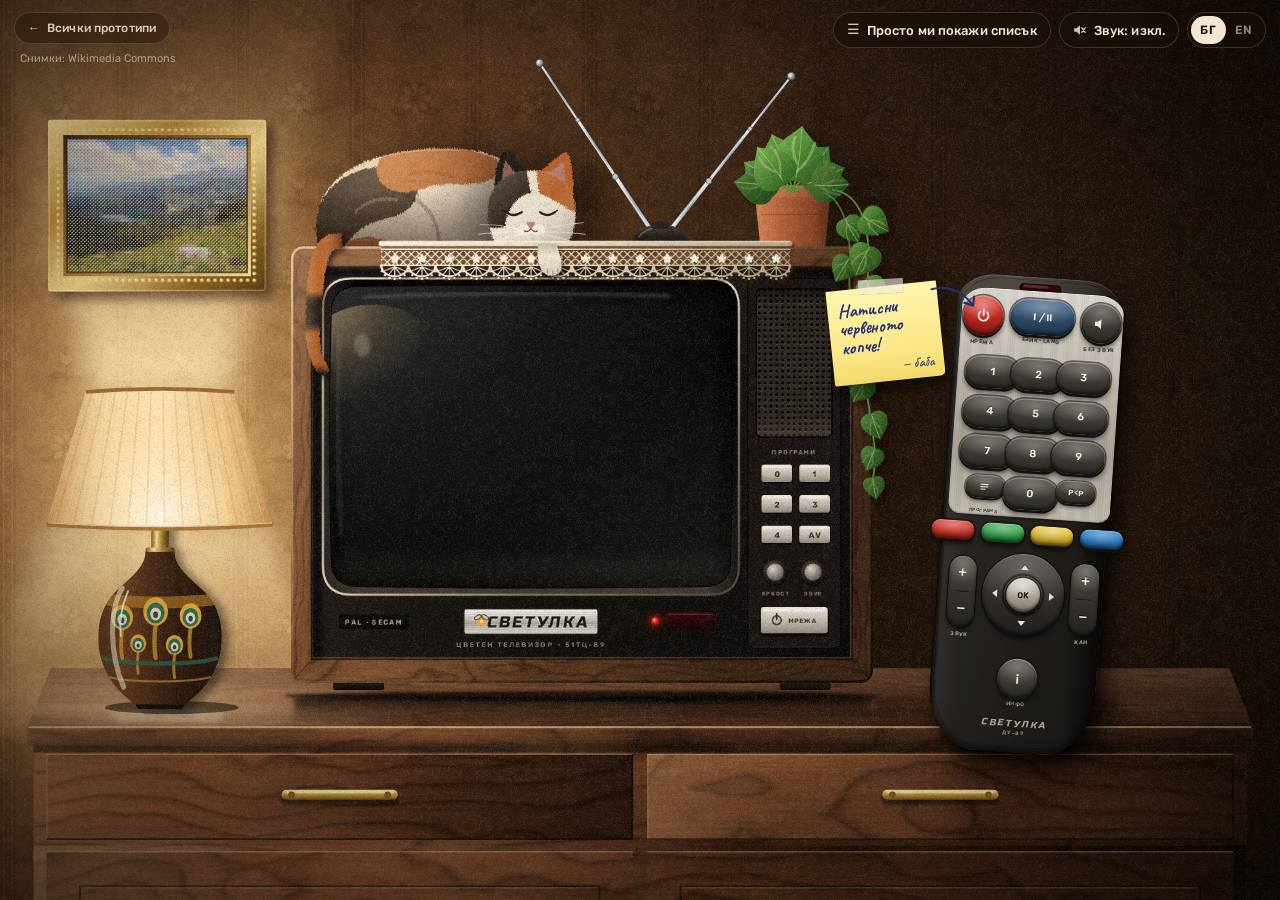
==== commit 584365bc: "Fix the TV scene blinking out on Android Chrome Measured on a real Android phone (Chrome 156) over U" ====
--- a/tv/index.html
+++ b/tv/index.html
@@ -23,7 +23,7 @@
 
     <main class="room" id="room">
       <div class="camera" id="camera">
-        <canvas class="wall-canvas" id="wallCanvas" aria-hidden="true"></canvas>
+        <img class="wall-canvas" id="wallCanvas" alt="" aria-hidden="true" decoding="sync">
         <div class="stage" id="stage"></div>
       </div>
       <div class="lens" id="lens" aria-hidden="true"></div>
--- a/tv/style.css
+++ b/tv/style.css
@@ -186,12 +186,19 @@
 }
 .cat-breath {
   transform-origin: 40% 96%;
-  animation: breathe 4.6s ease-in-out infinite;
-  will-change: transform;
-}
-.cat-headbob {
-  animation: headbob 4.6s ease-in-out infinite;
-  will-change: transform;
+}
+/* Mouse/trackpad only. An endless animation makes the browser assume the element may overlap everything painted
+   after it, so the TV body, lamp, plants and remote all got layers of their own; on Android Chrome that exceeded
+   the GPU tile budget and parts of the scene blinked out. On touch devices the cat sleeps still (the tail still flicks). */
+@media (hover: hover) and (pointer: fine) {
+  .cat-breath {
+    animation: breathe 4.6s ease-in-out infinite;
+    will-change: transform;
+  }
+  .cat-headbob {
+    animation: headbob 4.6s ease-in-out infinite;
+    will-change: transform;
+  }
 }
 @keyframes breathe {
   0%,
@@ -403,6 +410,13 @@
   background-image: radial-gradient(ellipse 75% 70% at 50% 46%, transparent 55%, rgba(6, 3, 1, 0.5) 100%), var(--grain, none);
   background-size: 100% 100%, 256px 256px;
   transition: opacity 0.8s ease;
+}
+/* Touch devices: the full-screen lens overlaps the live screen, so it would be one more full-screen layer.
+   Its vignette is baked into the wallpaper instead (scene.js). */
+@media (hover: none), (pointer: coarse) {
+  .lens {
+    display: none;
+  }
 }
 .app.is-zoomed .lens {
   opacity: 0;
